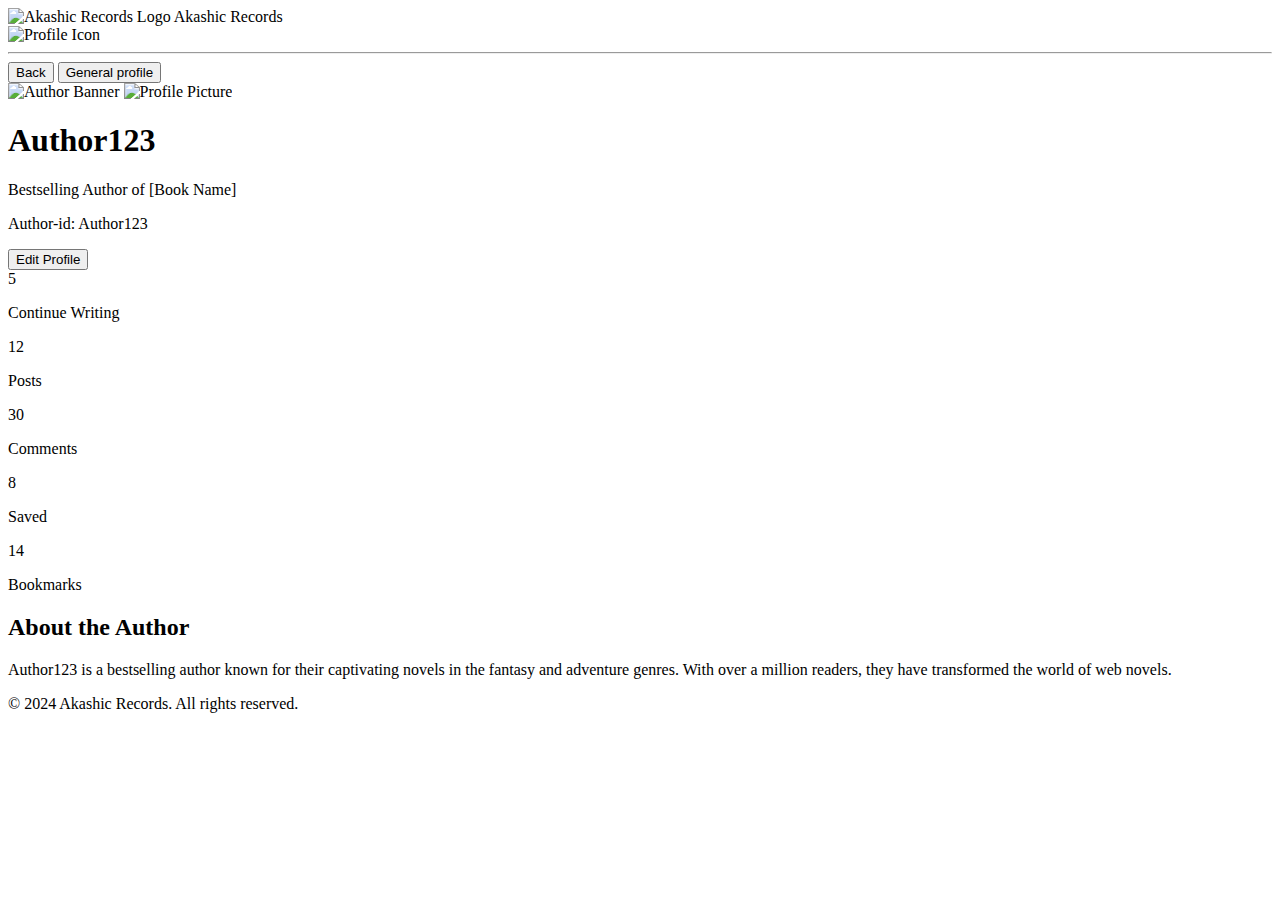
==== author-profile.html @ 28f91fe9 "Create author-profile.html" ====
<!DOCTYPE html>
<html lang="en">
<head>
    <meta charset="UTF-8">
    <meta name="viewport" content="width=device-width, initial-scale=1.0">
    <title>Autho Profile</title>
    <link rel="stylesheet" href="author-styles.css">
</head>
<body>

<header class="header1">
    <div class="container">
        <div class="logo">
            <img src="coo.png" alt="Akashic Records Logo">
            <span>Akashic Records</span>
        </div>
        <img id="profileIcon" src="profilepic.png" alt="Profile Icon" class="profile-icon">
    </div>
</header>
<hr class="divider">
<header class="header2">
    <div class="container">
        <button class="home-btn" onclick="goToHome()">Back</button>
        <button class="home-btn" onclick="goToBack()">General profile</button>
    </div>
</header>

<!-- Author Hero Section -->
<div class="author-hero">
    <img src="timepass.png" alt="Author Banner" class="author-banner">
    <img src="profilepic.png" alt="Profile Picture" class="profile-avatar-large">
    <h1>Author123</h1>
    <p>Bestselling Author of [Book Name]</p>
</div>

<!-- Profile Info and Stats -->
<main class="profile-container">
    <div class="profile-info-left">
        <p>Author-id: <span id="username">Author123</span></p>
        <button class="profile-btn" onclick="editProfile()">Edit Profile</button>
    </div>

    <!-- Stats box -->
    <div class="profile-stats">
        <div class="stat-item" onclick="goToContinueReading()">
            <span class="stat-number">5</span>
            <p>Continue Writing</p>
        </div>
        <div class="stat-item" onclick="goToPosts()">
            <span class="stat-number">12</span>
            <p>Posts</p>
        </div>
        <div class="stat-item" onclick="goToComments()">
            <span class="stat-number">30</span>
            <p>Comments</p>
        </div>
        <div class="stat-item" onclick="goToSaved()">
            <span class="stat-number">8</span>
            <p>Saved</p>
        </div>
        <div class="stat-item" onclick="goToBookmarks()">
            <span class="stat-number">14</span>
            <p>Bookmarks</p>
        </div>
    </div>

    <!-- Author Bio Section -->
    <div class="author-bio">
        <h2>About the Author</h2>
        <p>Author123 is a bestselling author known for their captivating novels in the fantasy and adventure genres. With over a million readers, they have transformed the world of web novels.</p>
    </div>
</main>

<footer>
    <div class="footer-container">
        <p>&copy; 2024 Akashic Records. All rights reserved.</p>
    </div>
</footer>

<script src="author-script.js"></script>
</body>
</html>
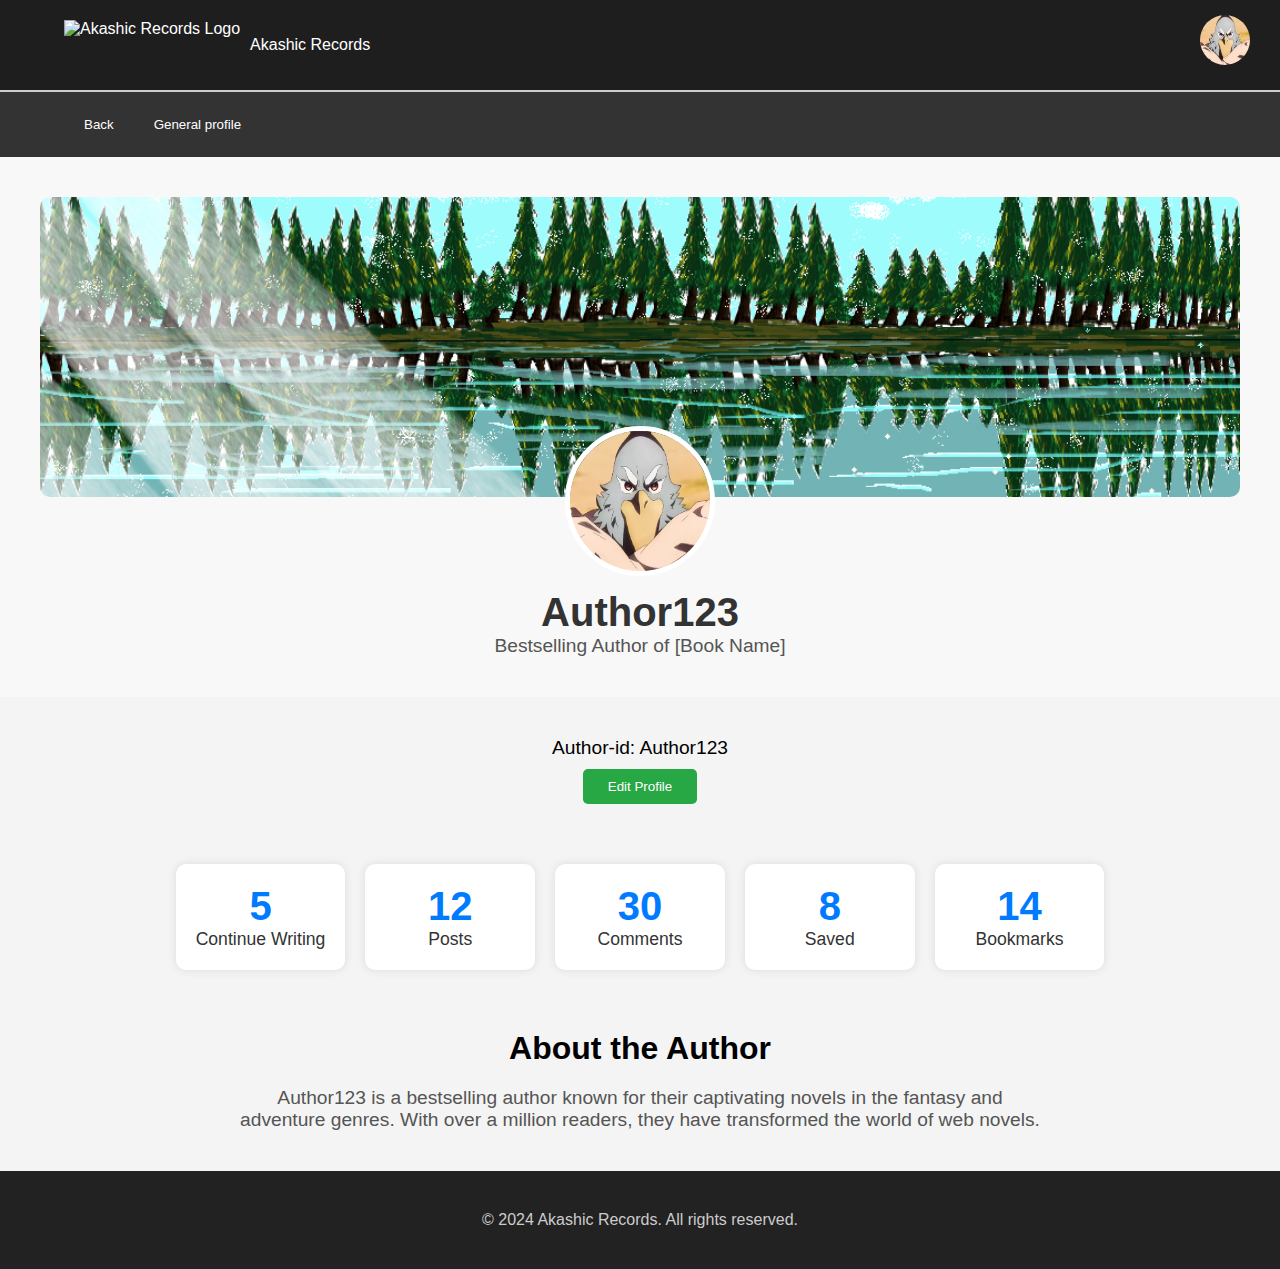
==== commit 33505360: "Update author-profile.html" ====
--- a/author-profile.html
+++ b/author-profile.html
@@ -11,10 +11,10 @@
 <header class="header1">
     <div class="container">
         <div class="logo">
-            <img src="coo.png" alt="Akashic Records Logo">
+            <img src="assets/coo.png" alt="Akashic Records Logo">
             <span>Akashic Records</span>
         </div>
-        <img id="profileIcon" src="profilepic.png" alt="Profile Icon" class="profile-icon">
+        <img id="profileIcon" src="assets/profilepic.png" alt="Profile Icon" class="profile-icon">
     </div>
 </header>
 <hr class="divider">
@@ -27,8 +27,8 @@
 
 <!-- Author Hero Section -->
 <div class="author-hero">
-    <img src="timepass.png" alt="Author Banner" class="author-banner">
-    <img src="profilepic.png" alt="Profile Picture" class="profile-avatar-large">
+    <img src="assets/timepass.png" alt="Author Banner" class="author-banner">
+    <img src="assets/profilepic.png" alt="Profile Picture" class="profile-avatar-large">
     <h1>Author123</h1>
     <p>Bestselling Author of [Book Name]</p>
 </div>
--- a/author-styles.css
+++ b/author-styles.css
@@ -0,0 +1,224 @@
+* {
+    margin: 0;
+    padding: 0;
+    box-sizing: border-box;
+}
+
+body {
+    font-family: Arial, sans-serif;
+    background-color: #f4f4f4;
+}
+
+.header1 {
+    background-color: #1e1e1e;
+    color: #fff;
+    padding: 20px 0;
+}
+
+.header1 .container {
+    display: flex;
+    justify-content: space-between;
+    align-items: center;
+    width: 90%;
+    margin: 0 auto;
+}
+
+.header1 .logo {
+    display: flex;
+    align-items: center;
+}
+
+.header1 .logo img {
+    height: 50px;
+    margin-right: 10px;
+}
+.profile-icon{   
+    height: 50px;
+    margin-right: 10px;
+    width: 50px;
+    border-radius: 50%;
+    top: 15px;
+    right: 20px;
+    position: absolute;
+}
+.auth-btn {
+    background-color: #007BFF;
+    color: white;
+    padding: 10px 20px;
+    border: none;
+    border-radius: 5px;
+    cursor: pointer;
+}
+
+/* Divider line */
+.divider {
+    margin: 0;
+    border: none;
+    border-top: 2px solid #ccc;
+}
+
+/* Header2 styles */
+.header2 {
+    background-color: #333;
+    color: #fff;
+    padding: 15px 0;
+}
+
+.header2 .container {
+    display: flex;
+    justify-content: flex-start;
+    width: 90%;
+    margin: 0 auto;
+    align-items: center;
+}
+
+.header2 button {
+    background: none;
+    border: none;
+    color: white;
+    padding: 10px 20px;
+    cursor: pointer;
+    align-items: center;
+}
+
+.header2 .tab-btn.active {
+    border-bottom: 2px solid #007BFF;
+    align-items: center;
+}
+
+/* Hero Section */
+.author-hero {
+    position: relative;
+    text-align: center;
+    background-color: #f8f8f8;
+    padding: 40px;
+}
+
+.author-banner {
+    width: 100%;
+    max-height: 300px;
+    object-fit: cover;
+    border-radius: 10px;
+}
+
+.profile-avatar-large {
+    width: 150px;
+    height: 150px;
+    border-radius: 50%;
+    border: 5px solid #fff;
+    margin-top: -75px;
+}
+
+.author-hero h1 {
+    margin-top: 10px;
+    font-size: 2.5em;
+    color: #333;
+}
+
+.author-hero p {
+    color: #555;
+    font-size: 1.2em;
+}
+
+/* Profile Container */
+.profile-container {
+    padding: 20px;
+    text-align: left;
+    display: flex;
+    flex-direction: column;
+    align-items: center;
+    max-width: 1200px;
+    margin: 20px auto;
+}
+
+.profile-info-left {
+    text-align: center;
+    margin-bottom: 20px;
+}
+
+.profile-info-left p {
+    font-size: 1.2em;
+    margin-bottom: 10px;
+}
+
+.profile-btn {
+    padding: 10px 25px;
+    background-color: #28a745;
+    color: white;
+    border: none;
+    border-radius: 5px;
+    cursor: pointer;
+}
+
+.profile-btn:hover {
+    background-color: #218838;
+}
+
+/* Stats Box */
+.profile-stats {
+    display: grid;
+    grid-template-columns: repeat(5, 1fr);
+    gap: 20px;
+    margin-top: 20px;
+    padding: 20px;
+    background-color: #f4f4f4;
+    border-radius: 10px;
+}
+
+.stat-item {
+    background-color: #fff;
+    padding: 20px;
+    border-radius: 10px;
+    text-align: center;
+    box-shadow: 0px 0px 10px rgba(0, 0, 0, 0.1);
+    transition: transform 0.3s ease;
+}
+
+.stat-item:hover {
+    transform: translateY(-10px);
+}
+
+.stat-number {
+    font-size: 2.5em;
+    color: #007BFF;
+    font-weight: bold;
+}
+
+.stat-item p {
+    font-size: 1.1em;
+    color: #333;
+}
+
+/* About the Author Section */
+.author-bio {
+    margin-top: 40px;
+    text-align: center;
+    max-width: 800px;
+}
+
+.author-bio h2 {
+    font-size: 2em;
+    margin-bottom: 20px;
+}
+
+.author-bio p {
+    font-size: 1.2em;
+    color: #555;
+}
+
+/* Footer */
+footer {
+    background-color: #222;
+    color: #ccc;
+    padding: 40px 0;
+    text-align: center;
+}
+
+footer a {
+    color: #007BFF;
+    text-decoration: none;
+}
+
+footer a:hover {
+    text-decoration: underline;
+}
